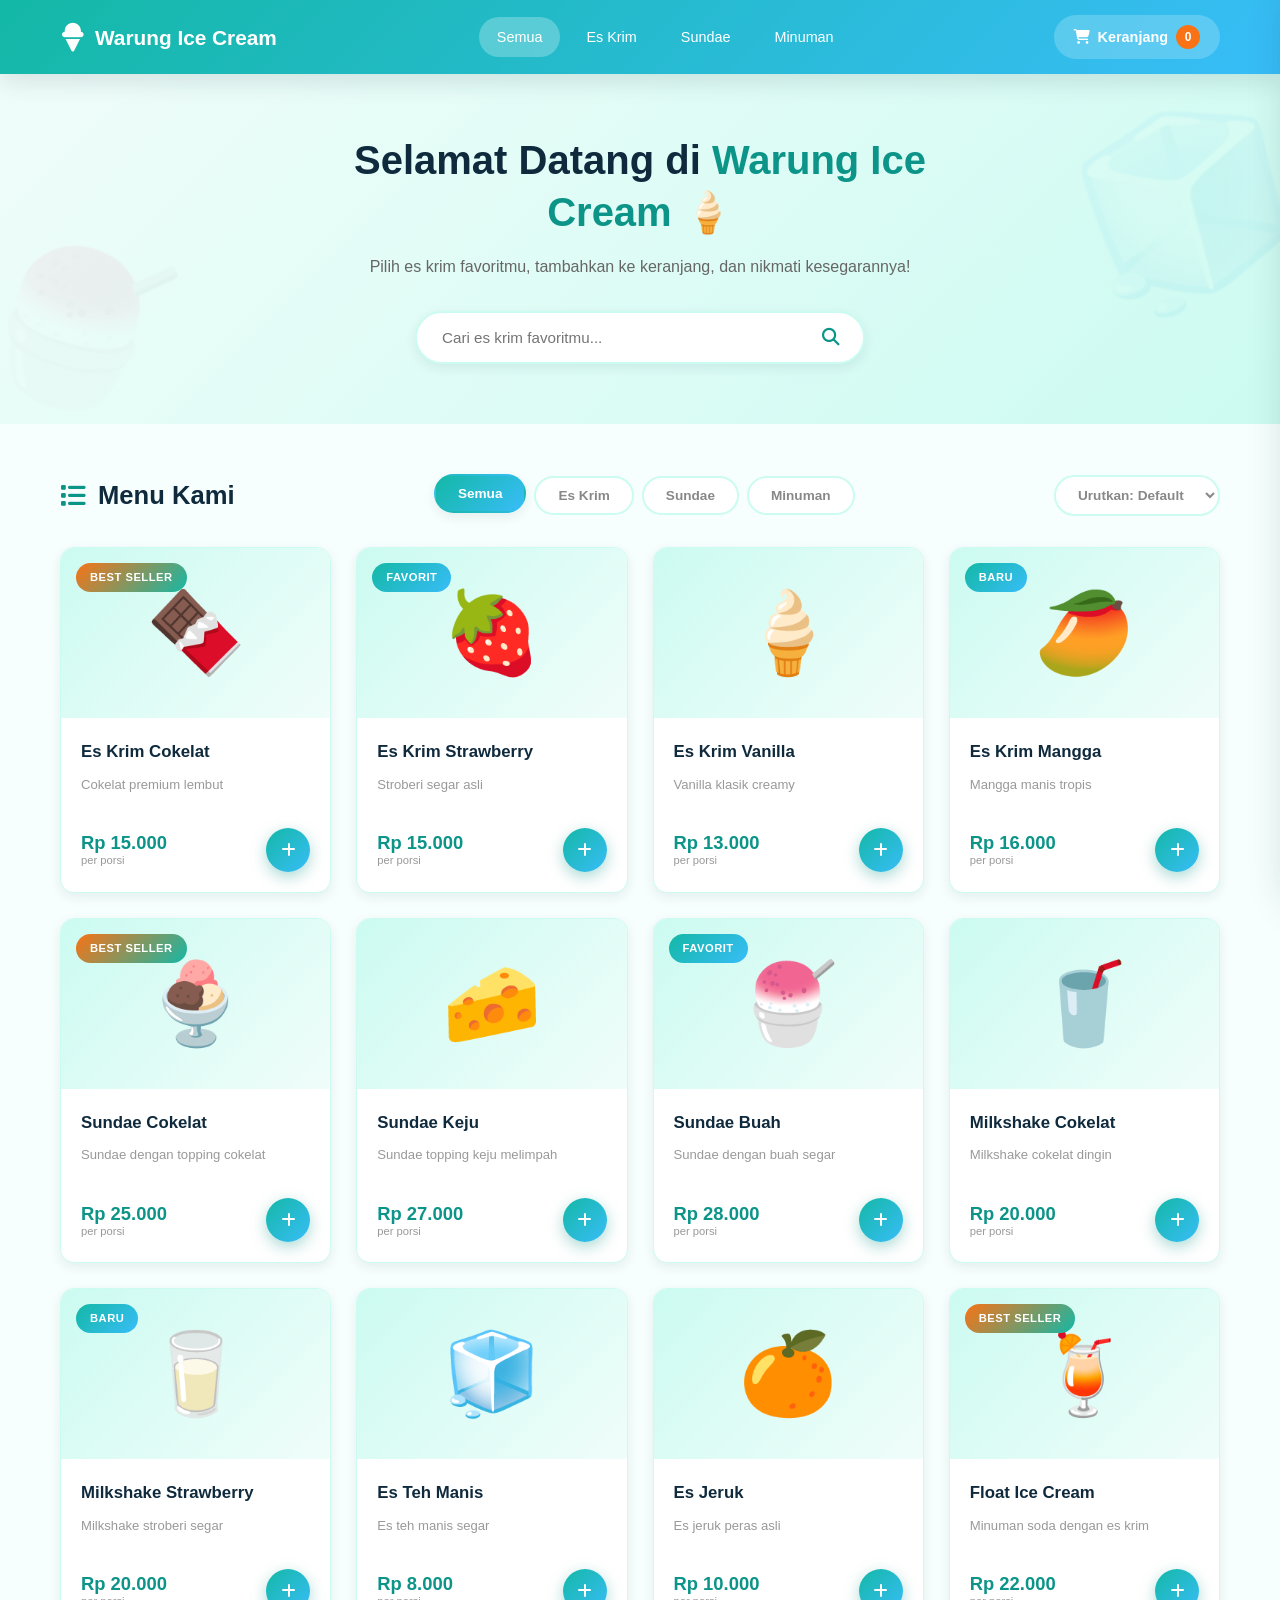
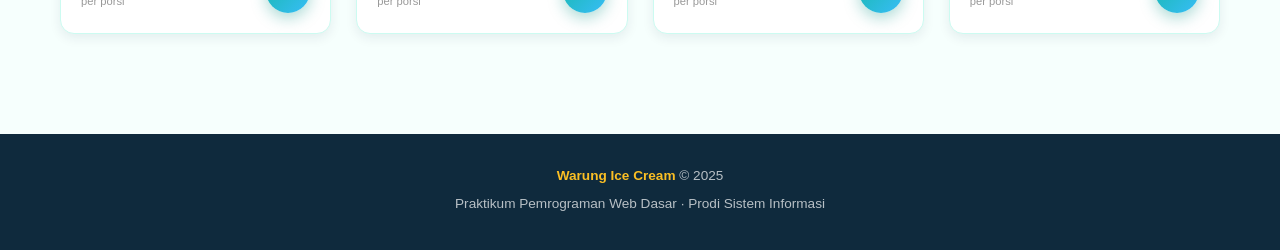
==== index.html @ 8d38ea74 "Update Terbaru" ====
<!doctype html>
<html lang="id">
  <head>
    <meta charset="UTF-8" />
    <meta name="viewport" content="width=device-width, initial-scale=1.0" />
    <title>Warung Ice Cream Rilo - Es Krim Segar Setiap Hari</title>
    <script
      src="https://code.jquery.com/jquery-3.7.1.min.js"
      integrity="sha256-/JqT3SQfawRcv/BIHPThkBvs0OEvtFFmqPF/lYI/Cxo="
      crossorigin="anonymous"
    ></script>
    <link
      rel="stylesheet"
      href="https://cdnjs.cloudflare.com/ajax/libs/font-awesome/6.4.0/css/all.min.css"
    />
    <link
      href="https://fonts.googleapis.com/css2?family=Poppins:wght@300;400;500;600;700;800&display=swap"
      rel="stylesheet"
    />
    <link rel="stylesheet" href="style.css" />
  </head>
  <body>
    <!-- NAVBAR -->
    <nav class="navbar">
      <div class="nav-container">
        <div class="logo">
          <i class="fas fa-ice-cream"></i><span>Warung Ice Cream</span>
        </div>
        <div class="nav-menu" id="navMenu">
          <a class="nav-link active" data-filter="all">Semua</a>
          <a class="nav-link" data-filter="es-krim">Es Krim</a>
          <a class="nav-link" data-filter="sundae">Sundae</a>
          <a class="nav-link" data-filter="minuman">Minuman</a>
        </div>
        <div class="cart-btn" id="cartBtn">
          <i class="fas fa-shopping-cart"></i>
          <span class="cart-text">Keranjang</span>
          <span class="cart-badge" id="cartBadge">0</span>
        </div>
        <div class="hamburger" id="hamburger"><i class="fas fa-bars"></i></div>
      </div>
    </nav>

    <!-- HERO -->
    <section class="hero">
      <div class="hero-content">
        <h1>Selamat Datang di <span>Warung Ice Cream</span> 🍦</h1>
        <p>
          Pilih es krim favoritmu, tambahkan ke keranjang, dan nikmati
          kesegarannya!
        </p>
        <div class="search-box">
          <input
            type="text"
            id="searchProduk"
            placeholder="Cari es krim favoritmu..."
          />
          <i class="fas fa-search"></i>
        </div>
      </div>
    </section>

    <!-- PRODUK -->
    <section class="produk-section">
      <div class="section-header">
        <h2><i class="fas fa-list"></i> Menu Kami</h2>
        <div class="filter-btns">
          <button class="filter-btn active" data-cat="all">Semua</button>
          <button class="filter-btn" data-cat="es-krim">Es Krim</button>
          <button class="filter-btn" data-cat="sundae">Sundae</button>
          <button class="filter-btn" data-cat="minuman">Minuman</button>
        </div>
        <select class="sort-select" id="sortProduk">
          <option value="default">Urutkan: Default</option>
          <option value="murah">Harga Terendah</option>
          <option value="mahal">Harga Tertinggi</option>
          <option value="nama">Nama A–Z</option>
        </select>
      </div>
      <div class="produk-grid" id="produkGrid"></div>
    </section>

    <!-- CART -->
    <div class="cart-overlay" id="cartOverlay"></div>
    <aside class="cart-sidebar" id="cartSidebar">
      <div class="cart-header">
        <h3><i class="fas fa-shopping-bag"></i> Keranjang Belanja</h3>
        <button class="cart-close" id="cartClose">
          <i class="fas fa-times"></i>
        </button>
      </div>
      <div class="cart-items" id="cartItems"></div>
      <div class="cart-footer">
        <div class="cart-total">
          <span>Total:</span>
          <span class="total-price" id="cartTotal">Rp 0</span>
        </div>
        <button class="btn-checkout" id="btnCheckout">
          <i class="fas fa-check-circle"></i> Checkout Sekarang
        </button>
      </div>
    </aside>

    <!-- TOAST -->
    <div class="toast" id="toast">
      <i class="fas fa-check-circle"></i>
      <span id="toastMsg">Produk ditambahkan!</span>
    </div>

    <footer class="footer">
      <p><strong>Warung Ice Cream</strong> © 2025</p>
      <p>Praktikum Pemrograman Web Dasar · Prodi Sistem Informasi</p>
    </footer>

    <script src="script.js"></script>
  </body>
</html>
---- style.css ----
/* RESET & VARIABEL */
* {
  margin: 0;
  padding: 0;
  box-sizing: border-box;
}
:root {
  --primary: #0d9488;
  --primary-dark: #0f766e;
  --secondary: #fbbf24;
  --accent: #f97316;
  --dark: #0f2a3d;
  --light: #f0fdfa;
  --gradient: linear-gradient(135deg, #14b8a6 0%, #38bdf8 100%);
  --shadow-sm: 0 4px 12px rgba(15, 42, 61, 0.08);
  --shadow-md: 0 8px 25px rgba(15, 42, 61, 0.12);
  --shadow-lg: 0 15px 40px rgba(13, 148, 136, 0.25);
  --radius: 14px;
}
body {
  font-family: "Nunito", sans-serif;
  background: #f6fffd;
  color: var(--dark);
  line-height: 1.7;
  overflow-x: hidden;
}

/* NAVBAR */
.navbar {
  background: var(--gradient);
  padding: 15px 0;
  position: sticky;
  top: 0;
  z-index: 100;
  box-shadow: var(--shadow-md);
}
.nav-container {
  max-width: 1200px;
  margin: 0 auto;
  padding: 0 20px;
  display: flex;
  justify-content: space-between;
  align-items: center;
  gap: 20px;
}
.logo {
  display: flex;
  align-items: center;
  gap: 10px;
  color: white;
  font-size: 1.3rem;
  font-weight: 800;
  flex-shrink: 0;
}
.logo i {
  font-size: 1.8rem;
  animation: swing 2s ease-in-out infinite;
}
@keyframes swing {
  0%,
  100% {
    transform: rotate(-10deg);
  }
  50% {
    transform: rotate(10deg);
  }
}
.nav-menu {
  display: flex;
  gap: 8px;
  flex-wrap: wrap;
}
.nav-link {
  color: white;
  text-decoration: none;
  padding: 8px 18px;
  border-radius: 50px;
  font-size: 0.9rem;
  font-weight: 500;
  cursor: pointer;
  transition: 0.3s;
}
.nav-link:hover,
.nav-link.active {
  background: rgba(255, 255, 255, 0.25);
}
.cart-btn {
  background: rgba(255, 255, 255, 0.2);
  padding: 10px 20px;
  border-radius: 50px;
  color: white;
  font-weight: 600;
  font-size: 0.9rem;
  cursor: pointer;
  display: flex;
  align-items: center;
  gap: 8px;
  transition: 0.3s;
  flex-shrink: 0;
}
.cart-btn:hover {
  background: rgba(255, 255, 255, 0.35);
  transform: translateY(-2px);
}
.cart-badge {
  background: #f97316;
  color: white;
  width: 24px;
  height: 24px;
  border-radius: 50%;
  display: flex;
  align-items: center;
  justify-content: center;
  font-size: 0.75rem;
  font-weight: 700;
  transition: 0.2s;
}
.hamburger {
  display: none;
  color: white;
  font-size: 1.5rem;
  cursor: pointer;
  background: none;
  border: none;
}

/* HERO */
.hero {
  background: linear-gradient(135deg, #f0fdfa, #ccfbf1);
  padding: 60px 20px;
  text-align: center;
  position: relative;
  overflow: hidden;
}
.hero::before {
  content: "🧊";
  position: absolute;
  font-size: 180px;
  opacity: 0.08;
  top: -20px;
  right: -20px;
  transform: rotate(-15deg);
}
.hero::after {
  content: "🍧";
  position: absolute;
  font-size: 150px;
  opacity: 0.08;
  bottom: -30px;
  left: -20px;
  transform: rotate(15deg);
}
.hero-content {
  max-width: 700px;
  margin: 0 auto;
  position: relative;
  z-index: 1;
}
.hero h1 {
  font-size: 2.5rem;
  color: var(--dark);
  margin-bottom: 15px;
  font-weight: 800;
  line-height: 1.3;
}
.hero h1 span {
  color: var(--primary);
}
.hero p {
  color: #666;
  font-size: 1rem;
  margin-bottom: 30px;
}
.search-box {
  max-width: 450px;
  margin: 0 auto;
  position: relative;
}
.search-box input {
  width: 100%;
  padding: 16px 55px 16px 25px;
  border: 2px solid #ccfbf1;
  border-radius: 50px;
  font-family: inherit;
  font-size: 0.95rem;
  outline: none;
  transition: 0.3s;
  background: white;
  box-shadow: var(--shadow-sm);
}
.search-box input:focus {
  border-color: var(--primary);
  box-shadow: 0 0 0 5px rgba(13, 148, 136, 0.15);
}
.search-box i {
  position: absolute;
  right: 25px;
  top: 50%;
  transform: translateY(-50%);
  color: var(--primary);
  font-size: 1.1rem;
}

/* PRODUK SECTION */
.produk-section {
  max-width: 1200px;
  margin: 0 auto;
  padding: 50px 20px;
}
.section-header {
  display: flex;
  justify-content: space-between;
  align-items: center;
  margin-bottom: 30px;
  flex-wrap: wrap;
  gap: 20px;
}
.section-header h2 {
  font-size: 1.6rem;
  color: var(--dark);
  display: flex;
  align-items: center;
  gap: 12px;
}
.section-header h2 i {
  color: var(--primary);
}
.filter-btns {
  display: flex;
  gap: 8px;
  flex-wrap: wrap;
}
.filter-btn {
  padding: 10px 22px;
  border: 2px solid #ccfbf1;
  background: white;
  border-radius: 50px;
  font-size: 0.85rem;
  font-weight: 600;
  color: #888;
  cursor: pointer;
  transition: 0.3s;
  font-family: inherit;
}
.filter-btn:hover,
.filter-btn.active {
  background: var(--gradient);
  color: white;
  border-color: transparent;
  transform: translateY(-2px);
  box-shadow: var(--shadow-sm);
}
.sort-select {
  padding: 10px 18px;
  border: 2px solid #ccfbf1;
  background: white;
  border-radius: 50px;
  font-family: inherit;
  font-size: 0.85rem;
  font-weight: 600;
  color: #888;
  cursor: pointer;
  outline: none;
  transition: 0.3s;
}
.sort-select:focus {
  border-color: var(--primary);
}
.produk-grid {
  display: grid;
  grid-template-columns: repeat(auto-fill, minmax(240px, 1fr));
  gap: 25px;
}

/* KARTU PRODUK */
.produk-card {
  background: white;
  border-radius: var(--radius);
  overflow: hidden;
  box-shadow: var(--shadow-sm);
  transition: all 0.4s cubic-bezier(0.4, 0, 0.2, 1);
  border: 1px solid #ccfbf1;
  position: relative;
  animation: fadeInUp 0.5s ease;
}
@keyframes fadeInUp {
  from {
    opacity: 0;
    transform: translateY(20px);
  }
  to {
    opacity: 1;
    transform: translateY(0);
  }
}
.produk-card:hover {
  transform: translateY(-8px);
  box-shadow: var(--shadow-lg);
  border-color: var(--primary);
}
.produk-img {
  height: 170px;
  background: linear-gradient(135deg, #ccfbf1, #f0fdfa);
  display: flex;
  align-items: center;
  justify-content: center;
  font-size: 5rem;
  position: relative;
  overflow: hidden;
}
.produk-badge {
  position: absolute;
  top: 15px;
  left: 15px;
  background: var(--gradient);
  color: white;
  padding: 5px 14px;
  border-radius: 50px;
  font-size: 0.7rem;
  font-weight: 700;
  z-index: 2;
  text-transform: uppercase;
  letter-spacing: 0.5px;
}
.produk-badge.hot {
  background: linear-gradient(135deg, #f97316, #14b8a6);
}
.produk-info {
  padding: 20px;
}
.produk-info h3 {
  font-size: 1.05rem;
  color: var(--dark);
  margin-bottom: 8px;
  font-weight: 700;
}
.produk-info .desc {
  font-size: 0.82rem;
  color: #999;
  margin-bottom: 15px;
  line-height: 1.5;
  min-height: 38px;
}
.produk-footer {
  display: flex;
  justify-content: space-between;
  align-items: center;
}
.produk-price {
  font-size: 1.15rem;
  font-weight: 800;
  color: var(--primary);
  line-height: 1.2;
}
.produk-price small {
  font-size: 0.7rem;
  color: #999;
  font-weight: 400;
  display: block;
}
.btn-add-cart {
  background: var(--gradient);
  color: white;
  border: none;
  width: 44px;
  height: 44px;
  border-radius: 50%;
  cursor: pointer;
  font-size: 1rem;
  transition: 0.3s;
  display: flex;
  align-items: center;
  justify-content: center;
  box-shadow: 0 5px 15px rgba(13, 148, 136, 0.35);
}
.btn-add-cart:hover {
  transform: rotate(90deg) scale(1.1);
  box-shadow: 0 8px 20px rgba(13, 148, 136, 0.5);
}
.btn-add-cart:active {
  transform: scale(0.9);
}

/* CART SIDEBAR */
.cart-overlay {
  position: fixed;
  top: 0;
  left: 0;
  width: 100%;
  height: 100%;
  background: rgba(15, 42, 61, 0.5);
  backdrop-filter: blur(4px);
  z-index: 998;
  display: none;
}
.cart-sidebar {
  position: fixed;
  top: 0;
  right: -420px;
  width: 400px;
  max-width: 90vw;
  height: 100%;
  background: white;
  z-index: 999;
  box-shadow: -10px 0 40px rgba(15, 42, 61, 0.2);
  transition: right 0.4s cubic-bezier(0.4, 0, 0.2, 1);
  display: flex;
  flex-direction: column;
}
.cart-sidebar.open {
  right: 0;
}
.cart-header {
  background: var(--gradient);
  color: white;
  padding: 22px 25px;
  display: flex;
  justify-content: space-between;
  align-items: center;
}
.cart-header h3 {
  color: white;
  margin: 0;
  font-size: 1.1rem;
  display: flex;
  align-items: center;
  gap: 10px;
}
.cart-close {
  background: rgba(255, 255, 255, 0.25);
  border: none;
  color: white;
  width: 35px;
  height: 35px;
  border-radius: 50%;
  cursor: pointer;
  font-size: 1rem;
  transition: 0.3s;
}
.cart-close:hover {
  background: rgba(255, 255, 255, 0.4);
  transform: rotate(90deg);
}
.cart-items {
  flex: 1;
  overflow-y: auto;
  padding: 20px;
}
.cart-empty {
  text-align: center;
  padding: 50px 20px;
  color: #bbb;
}
.cart-empty i {
  font-size: 3.5rem;
  margin-bottom: 15px;
  color: #ccfbf1;
  display: block;
}
.cart-empty p {
  font-weight: 600;
  color: #999;
  margin-bottom: 5px;
}
.cart-empty small {
  font-size: 0.85rem;
}
.cart-item {
  display: flex;
  gap: 12px;
  padding: 14px;
  background: var(--light);
  border-radius: 14px;
  margin-bottom: 12px;
  align-items: center;
  animation: slideIn 0.3s ease;
}
@keyframes slideIn {
  from {
    opacity: 0;
    transform: translateX(20px);
  }
  to {
    opacity: 1;
    transform: translateX(0);
  }
}
.cart-item-icon {
  font-size: 2rem;
  width: 55px;
  height: 55px;
  background: white;
  border-radius: 12px;
  display: flex;
  align-items: center;
  justify-content: center;
  flex-shrink: 0;
  box-shadow: var(--shadow-sm);
}
.cart-item-info {
  flex: 1;
  min-width: 0;
}
.cart-item-info h5 {
  font-size: 0.88rem;
  color: var(--dark);
  margin-bottom: 4px;
  font-weight: 600;
  white-space: nowrap;
  overflow: hidden;
  text-overflow: ellipsis;
}
.cart-item-info .price {
  font-size: 0.85rem;
  color: var(--primary);
  font-weight: 700;
}
.qty-control {
  display: flex;
  align-items: center;
  gap: 6px;
  margin-top: 6px;
}
.qty-btn {
  width: 24px;
  height: 24px;
  border: none;
  background: white;
  border-radius: 6px;
  cursor: pointer;
  font-weight: 700;
  color: var(--primary);
  font-size: 0.8rem;
  display: flex;
  align-items: center;
  justify-content: center;
  transition: 0.2s;
  box-shadow: 0 2px 4px rgba(0, 0, 0, 0.05);
}
.qty-btn:hover {
  background: var(--primary);
  color: white;
}
.qty-value {
  font-size: 0.85rem;
  font-weight: 700;
  min-width: 22px;
  text-align: center;
}
.cart-item-remove {
  background: none;
  border: none;
  color: #f97316;
  cursor: pointer;
  font-size: 0.95rem;
  padding: 6px;
  transition: 0.2s;
  border-radius: 6px;
}
.cart-item-remove:hover {
  background: #ffedd5;
  transform: scale(1.1);
}
.cart-footer {
  padding: 20px 25px;
  background: var(--light);
  border-top: 2px dashed #ccfbf1;
}
.cart-total {
  display: flex;
  justify-content: space-between;
  align-items: center;
  margin-bottom: 15px;
}
.cart-total span:first-child {
  color: #888;
  font-size: 0.9rem;
}
.cart-total .total-price {
  font-size: 1.4rem;
  font-weight: 800;
  color: var(--primary);
}
.btn-checkout {
  width: 100%;
  padding: 15px;
  background: var(--gradient);
  color: white;
  border: none;
  border-radius: 50px;
  font-family: inherit;
  font-weight: 700;
  font-size: 0.95rem;
  cursor: pointer;
  display: flex;
  align-items: center;
  justify-content: center;
  gap: 10px;
  transition: 0.3s;
  box-shadow: 0 8px 20px rgba(13, 148, 136, 0.3);
}
.btn-checkout:hover {
  transform: translateY(-2px);
  box-shadow: 0 12px 25px rgba(13, 148, 136, 0.45);
}
.btn-checkout:disabled {
  opacity: 0.7;
  cursor: not-allowed;
}

/* TOAST */
.toast {
  position: fixed;
  bottom: 30px;
  left: 50%;
  transform: translateX(-50%) translateY(100px);
  background: var(--dark);
  color: white;
  padding: 14px 28px;
  border-radius: 50px;
  font-size: 0.9rem;
  font-weight: 500;
  z-index: 1000;
  opacity: 0;
  transition: all 0.4s cubic-bezier(0.4, 0, 0.2, 1);
  display: flex;
  align-items: center;
  gap: 10px;
  box-shadow: 0 15px 30px rgba(0, 0, 0, 0.25);
  pointer-events: none;
  max-width: 90vw;
}
.toast.show {
  transform: translateX(-50%) translateY(0);
  opacity: 1;
}
.toast i {
  color: var(--secondary);
}

/* FOOTER */
.footer {
  background: var(--dark);
  color: white;
  text-align: center;
  padding: 30px 20px;
  margin-top: 50px;
}
.footer p {
  font-size: 0.85rem;
  color: rgba(255, 255, 255, 0.7);
  margin-bottom: 5px;
}
.footer strong {
  color: var(--secondary);
}

/* RESPONSIVE */
@media (max-width: 992px) {
  .nav-container {
    flex-wrap: wrap;
  }
  .nav-menu {
    order: 3;
    width: 100%;
    justify-content: center;
    margin-top: 10px;
  }
}
@media (max-width: 768px) {
  .hamburger {
    display: block;
  }
  .nav-menu {
    display: none;
    position: absolute;
    top: 100%;
    left: 0;
    right: 0;
    background: var(--primary-dark);
    flex-direction: column;
    padding: 15px;
    gap: 5px;
    box-shadow: var(--shadow-md);
  }
  .nav-menu.show {
    display: flex;
  }
  .nav-link {
    width: 100%;
    text-align: center;
    padding: 12px;
  }
  .cart-text {
    display: none;
  }
  .hero {
    padding: 40px 20px;
  }
  .hero h1 {
    font-size: 1.7rem;
  }
  .hero p {
    font-size: 0.9rem;
  }
  .section-header {
    flex-direction: column;
    align-items: flex-start;
  }
  .section-header h2 {
    font-size: 1.3rem;
  }
  .filter-btns {
    width: 100%;
    justify-content: center;
  }
  .sort-select {
    width: 100%;
  }
  .produk-grid {
    grid-template-columns: repeat(auto-fill, minmax(160px, 1fr));
    gap: 15px;
  }
  .produk-img {
    height: 130px;
    font-size: 3.5rem;
  }
  .produk-info {
    padding: 15px;
  }
  .produk-info h3 {
    font-size: 0.95rem;
  }
  .produk-price {
    font-size: 1rem;
  }
  .btn-add-cart {
    width: 38px;
    height: 38px;
    font-size: 0.9rem;
  }
  .cart-sidebar {
    width: 100%;
    max-width: 100%;
  }
  .toast {
    font-size: 0.82rem;
    padding: 12px 20px;
  }
}
@media (max-width: 480px) {
  .produk-grid {
    grid-template-columns: repeat(2, 1fr);
    gap: 12px;
  }
  .produk-img {
    height: 110px;
    font-size: 3rem;
  }
  .produk-info {
    padding: 12px;
  }
  .produk-info h3 {
    font-size: 0.85rem;
  }
  .produk-info .desc {
    font-size: 0.75rem;
    min-height: 32px;
  }
  .produk-price {
    font-size: 0.9rem;
  }
  .filter-btn {
    padding: 8px 16px;
    font-size: 0.78rem;
  }
}
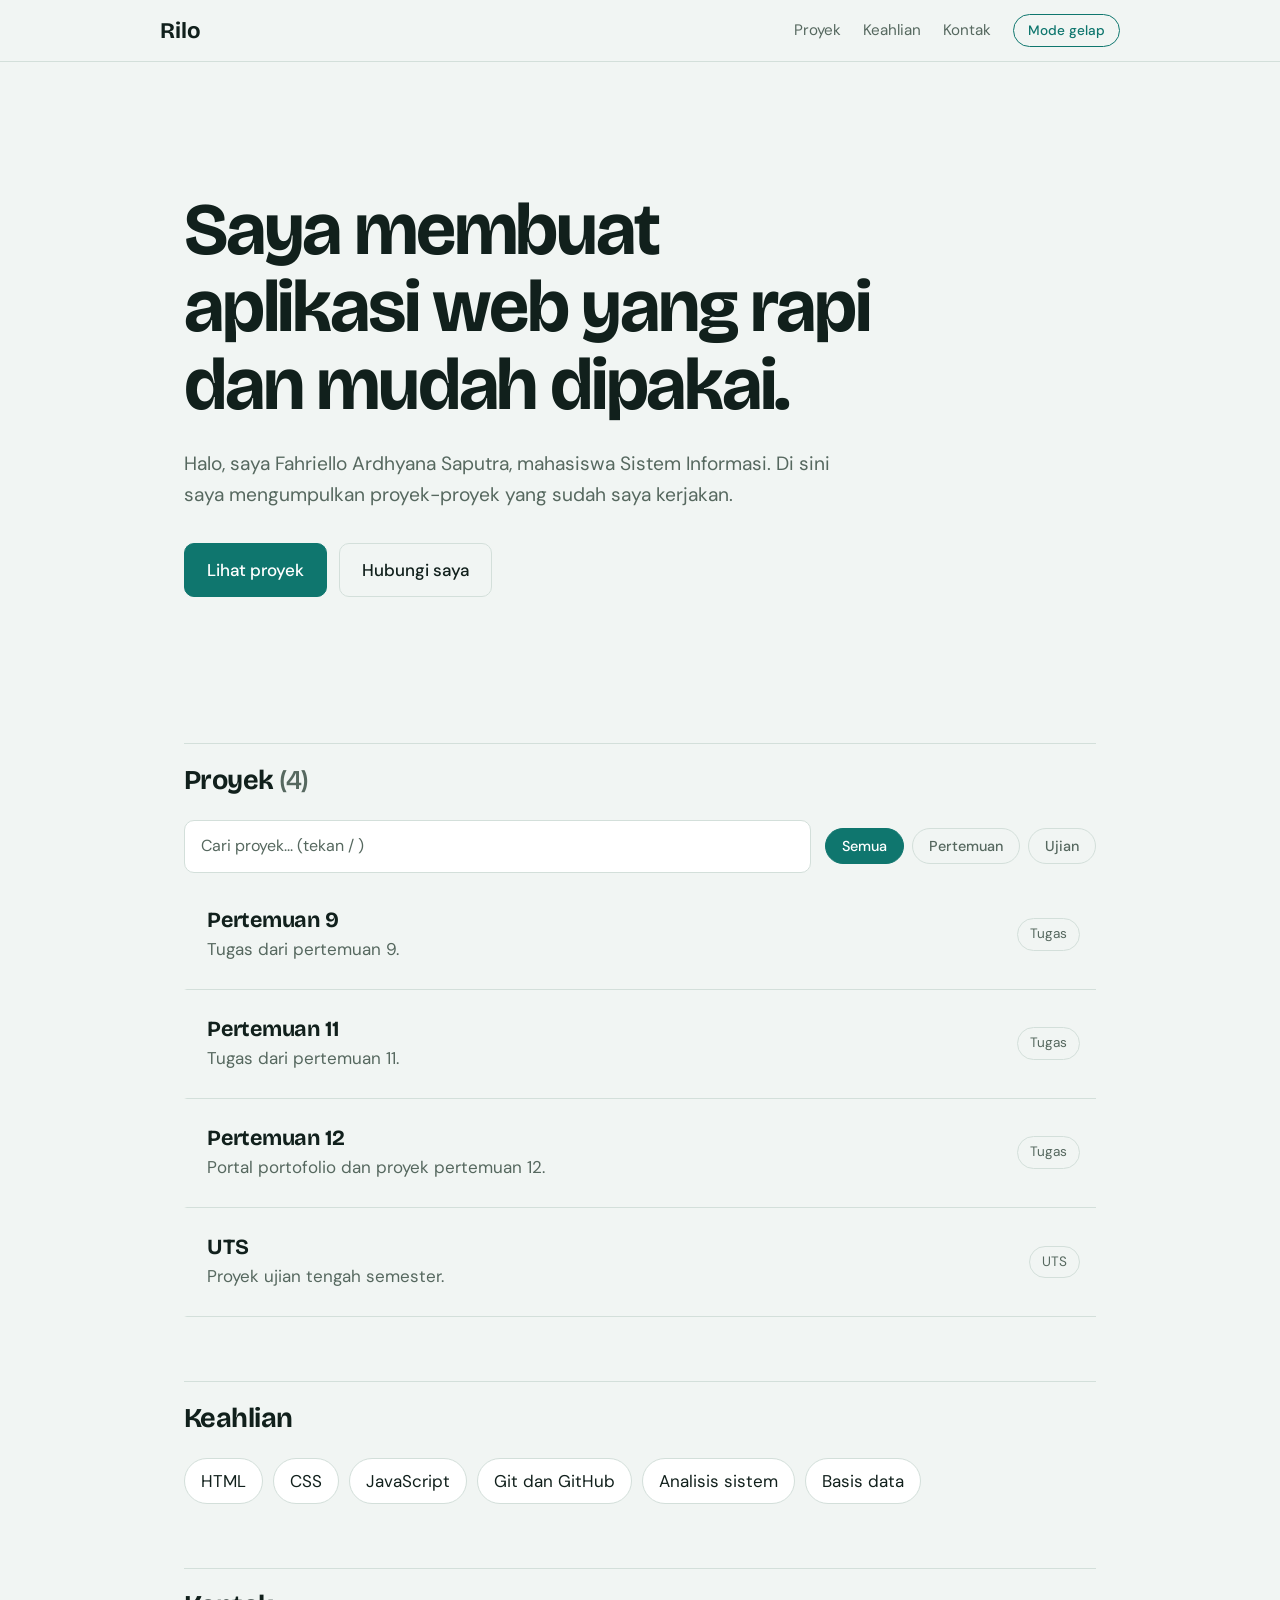
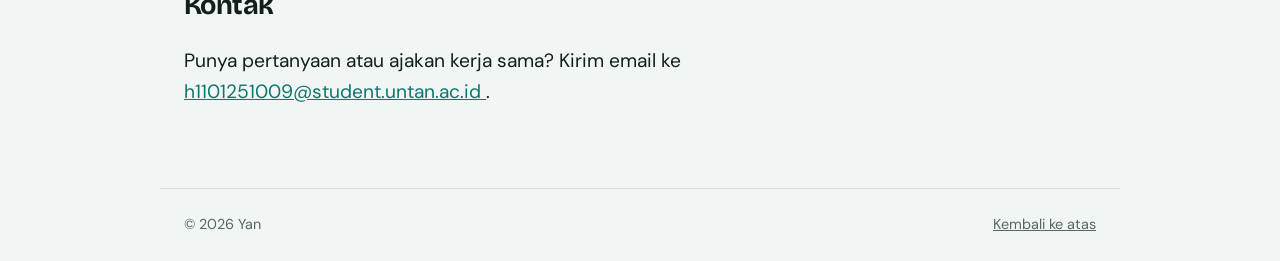
==== commit dc1b454a: "Update Website" ====
--- a/index.html
+++ b/index.html
@@ -2,116 +2,181 @@
 <html lang="id">
   <head>
     <meta charset="UTF-8" />
-    <meta name="viewport" content="width=device-width, initial-scale=1.0" />
-    <title>Warung Ice Cream Rilo - Es Krim Segar Setiap Hari</title>
-    <script
-      src="https://code.jquery.com/jquery-3.7.1.min.js"
-      integrity="sha256-/JqT3SQfawRcv/BIHPThkBvs0OEvtFFmqPF/lYI/Cxo="
-      crossorigin="anonymous"
-    ></script>
+    <meta name="viewport" content="width=device-width, initial-scale=1" />
+    <title>Portofolio Fahriello</title>
+    <meta
+      name="description"
+      content="Portofolio Fahriello, Mahasiswa Sistem Informasi yang membuat aplikasi web."
+    />
+    <!-- Font dari Google Fonts; jika offline, otomatis memakai Arial -->
+    <link rel="preconnect" href="https://fonts.googleapis.com" />
+    <link rel="preconnect" href="https://fonts.gstatic.com" crossorigin />
     <link
-      rel="stylesheet"
-      href="https://cdnjs.cloudflare.com/ajax/libs/font-awesome/6.4.0/css/all.min.css"
-    />
-    <link
-      href="https://fonts.googleapis.com/css2?family=Poppins:wght@300;400;500;600;700;800&display=swap"
+      href="https://fonts.googleapis.com/css2?family=Bricolage+Grotesque:opsz,wght@12..96,500;12..96,700&family=DM+Sans:wght@400;500&display=swap"
       rel="stylesheet"
     />
     <link rel="stylesheet" href="style.css" />
+    <!-- Pasang tema sebelum halaman tampil agar tidak berkedip -->
+    <script>
+      try {
+        var t = localStorage.getItem("tema");
+        if (
+          t === "gelap" ||
+          (!t && matchMedia("(prefers-color-scheme: dark)").matches)
+        ) {
+          document.documentElement.classList.add("gelap");
+        }
+      } catch (e) {}
+    </script>
   </head>
   <body>
-    <!-- NAVBAR -->
-    <nav class="navbar">
-      <div class="nav-container">
-        <div class="logo">
-          <i class="fas fa-ice-cream"></i><span>Warung Ice Cream</span>
+    <a class="lewati" href="#proyek">Langsung ke proyek</a>
+
+    <!-- ===== Bagian atas ===== -->
+    <header class="header">
+      <a class="logo" href="#atas">Rilo</a>
+      <nav class="menu" aria-label="Navigasi utama">
+        <a href="#proyek">Proyek</a>
+        <a href="#keahlian">Keahlian</a>
+        <a href="#kontak">Kontak</a>
+        <button id="tombol-tema" type="button" aria-label="Ganti tema">
+          Mode gelap
+        </button>
+      </nav>
+    </header>
+
+    <main class="isi" id="atas">
+      <!-- ===== Perkenalan ===== -->
+      <section class="perkenalan">
+        <h1 class="muncul" style="--urutan: 0">
+          Saya membuat aplikasi web yang rapi dan mudah dipakai.
+        </h1>
+        <p class="muncul" style="--urutan: 1">
+          Halo, saya Fahriello Ardhyana Saputra, mahasiswa Sistem Informasi. Di
+          sini saya mengumpulkan proyek-proyek yang sudah saya kerjakan.
+        </p>
+        <div class="muncul aksi" style="--urutan: 2">
+          <a class="tombol utama" href="#proyek">Lihat proyek</a>
+          <a class="tombol" href="#kontak">Hubungi saya</a>
         </div>
-        <div class="nav-menu" id="navMenu">
-          <a class="nav-link active" data-filter="all">Semua</a>
-          <a class="nav-link" data-filter="es-krim">Es Krim</a>
-          <a class="nav-link" data-filter="sundae">Sundae</a>
-          <a class="nav-link" data-filter="minuman">Minuman</a>
+      </section>
+
+      <!-- ===== Daftar proyek ===== -->
+      <section id="proyek" class="bagian">
+        <div class="judul-bagian">
+          <h2>Proyek <span id="jumlah" class="jumlah"></span></h2>
         </div>
-        <div class="cart-btn" id="cartBtn">
-          <i class="fas fa-shopping-cart"></i>
-          <span class="cart-text">Keranjang</span>
-          <span class="cart-badge" id="cartBadge">0</span>
+
+        <div class="alat">
+          <input
+            type="search"
+            id="cari"
+            placeholder="Cari proyek... (tekan / )"
+            aria-label="Cari proyek"
+          />
+          <div class="filter" role="group" aria-label="Filter kategori">
+            <button type="button" class="chip aktif" data-filter="semua">
+              Semua
+            </button>
+            <button type="button" class="chip" data-filter="pertemuan">
+              Pertemuan
+            </button>
+            <button type="button" class="chip" data-filter="ujian">
+              Ujian
+            </button>
+          </div>
         </div>
-        <div class="hamburger" id="hamburger"><i class="fas fa-bars"></i></div>
-      </div>
-    </nav>
 
-    <!-- HERO -->
-    <section class="hero">
-      <div class="hero-content">
-        <h1>Selamat Datang di <span>Warung Ice Cream</span> 🍦</h1>
-        <p>
-          Pilih es krim favoritmu, tambahkan ke keranjang, dan nikmati
-          kesegarannya!
+        <section class="daftar-proyek">
+          <a
+            class="kartu"
+            data-kategori="pertemuan"
+            href="Pertemuan%209/index.html"
+          >
+            <div>
+              <h3>Pertemuan 9</h3>
+              <p>Tugas dari pertemuan 9.</p>
+            </div>
+            <span class="label">Tugas</span>
+          </a>
+
+          <a
+            class="kartu"
+            data-kategori="pertemuan"
+            href="Pertemuan%2011/index.html"
+          >
+            <div>
+              <h3>Pertemuan 11</h3>
+              <p>Tugas dari pertemuan 11.</p>
+            </div>
+            <span class="label">Tugas</span>
+          </a>
+
+          <a
+            class="kartu"
+            data-kategori="pertemuan"
+            href="Pertemuan%2012/index.html"
+          >
+            <div>
+              <h3>Pertemuan 12</h3>
+              <p>Portal portofolio dan proyek pertemuan 12.</p>
+            </div>
+            <span class="label">Tugas</span>
+          </a>
+
+          <a
+            class="kartu"
+            data-kategori="ujian"
+            href="UTS/UTS_H1101251009_Fahriello.html"
+          >
+            <div>
+              <h3>UTS</h3>
+              <p>Proyek ujian tengah semester.</p>
+            </div>
+            <span class="label">UTS</span>
+          </a>
+
+          <!-- Mau menambah proyek? Salin satu blok <a class="kartu"> di atas,
+             lalu ubah href, data-kategori, judul, dan deskripsinya.
+             Spasi pada nama folder ditulis %20 (contoh: "Pertemuan 13" jadi Pertemuan%2013). -->
+        </section>
+
+        <p id="pesan-kosong" class="pesan-kosong">
+          Tidak ada proyek yang cocok. Coba kata kunci lain atau pilih "Semua".
         </p>
-        <div class="search-box">
-          <input
-            type="text"
-            id="searchProduk"
-            placeholder="Cari es krim favoritmu..."
-          />
-          <i class="fas fa-search"></i>
-        </div>
-      </div>
-    </section>
+      </section>
 
-    <!-- PRODUK -->
-    <section class="produk-section">
-      <div class="section-header">
-        <h2><i class="fas fa-list"></i> Menu Kami</h2>
-        <div class="filter-btns">
-          <button class="filter-btn active" data-cat="all">Semua</button>
-          <button class="filter-btn" data-cat="es-krim">Es Krim</button>
-          <button class="filter-btn" data-cat="sundae">Sundae</button>
-          <button class="filter-btn" data-cat="minuman">Minuman</button>
-        </div>
-        <select class="sort-select" id="sortProduk">
-          <option value="default">Urutkan: Default</option>
-          <option value="murah">Harga Terendah</option>
-          <option value="mahal">Harga Tertinggi</option>
-          <option value="nama">Nama A–Z</option>
-        </select>
-      </div>
-      <div class="produk-grid" id="produkGrid"></div>
-    </section>
+      <!-- ===== Keahlian ===== -->
+      <section id="keahlian" class="bagian">
+        <div class="judul-bagian"><h2>Keahlian</h2></div>
+        <ul class="keahlian">
+          <li>HTML</li>
+          <li>CSS</li>
+          <li>JavaScript</li>
+          <li>Git dan GitHub</li>
+          <li>Analisis sistem</li>
+          <li>Basis data</li>
+        </ul>
+      </section>
 
-    <!-- CART -->
-    <div class="cart-overlay" id="cartOverlay"></div>
-    <aside class="cart-sidebar" id="cartSidebar">
-      <div class="cart-header">
-        <h3><i class="fas fa-shopping-bag"></i> Keranjang Belanja</h3>
-        <button class="cart-close" id="cartClose">
-          <i class="fas fa-times"></i>
-        </button>
-      </div>
-      <div class="cart-items" id="cartItems"></div>
-      <div class="cart-footer">
-        <div class="cart-total">
-          <span>Total:</span>
-          <span class="total-price" id="cartTotal">Rp 0</span>
-        </div>
-        <button class="btn-checkout" id="btnCheckout">
-          <i class="fas fa-check-circle"></i> Checkout Sekarang
-        </button>
-      </div>
-    </aside>
+      <!-- ===== Kontak ===== -->
+      <section id="kontak" class="bagian">
+        <div class="judul-bagian"><h2>Kontak</h2></div>
+        <p class="kontak">
+          Punya pertanyaan atau ajakan kerja sama? Kirim email ke
+          <a href="mailto:h1101251009@student.untan.ac.id"
+            >h1101251009@student.untan.ac.id </a
+          >.
+        </p>
+      </section>
+    </main>
 
-    <!-- TOAST -->
-    <div class="toast" id="toast">
-      <i class="fas fa-check-circle"></i>
-      <span id="toastMsg">Produk ditambahkan!</span>
-    </div>
-
-    <footer class="footer">
-      <p><strong>Warung Ice Cream</strong> © 2025</p>
-      <p>Praktikum Pemrograman Web Dasar · Prodi Sistem Informasi</p>
+    <footer class="kaki">
+      <span>&copy; <span id="tahun"></span> Yan</span>
+      <a href="#atas">Kembali ke atas</a>
     </footer>
 
+    <!-- Menghubungkan file JavaScript (letakkan paling bawah) -->
     <script src="script.js"></script>
   </body>
 </html>
--- a/style.css
+++ b/style.css
@@ -1,777 +1,145 @@
-/* RESET & VARIABEL */
-* {
-  margin: 0;
-  padding: 0;
-  box-sizing: border-box;
+/* ===== 1. Warna =====
+   Ubah warna cukup di sini saja. */
+:root {
+  --latar: #f1f5f3;
+  --permukaan: #ffffff;
+  --teks: #11201c;
+  --teks-pudar: #56685f;
+  --garis: #d3dfda;
+  --aksen: #0f766e;
+  --aksen-teks: #ffffff;
+  --font-judul: "Bricolage Grotesque", Arial, sans-serif;
+  --font-isi: "DM Sans", Arial, sans-serif;
 }
-:root {
-  --primary: #0d9488;
-  --primary-dark: #0f766e;
-  --secondary: #fbbf24;
-  --accent: #f97316;
-  --dark: #0f2a3d;
-  --light: #f0fdfa;
-  --gradient: linear-gradient(135deg, #14b8a6 0%, #38bdf8 100%);
-  --shadow-sm: 0 4px 12px rgba(15, 42, 61, 0.08);
-  --shadow-md: 0 8px 25px rgba(15, 42, 61, 0.12);
-  --shadow-lg: 0 15px 40px rgba(13, 148, 136, 0.25);
-  --radius: 14px;
-}
-body {
-  font-family: "Nunito", sans-serif;
-  background: #f6fffd;
-  color: var(--dark);
-  line-height: 1.7;
-  overflow-x: hidden;
+html.gelap {
+  --latar: #0d1513;
+  --permukaan: #141e1b;
+  --teks: #e7f0ed;
+  --teks-pudar: #98ada6;
+  --garis: #263631;
+  --aksen: #5fd1c4;
+  --aksen-teks: #0d1513;
 }
 
-/* NAVBAR */
-.navbar {
-  background: var(--gradient);
-  padding: 15px 0;
-  position: sticky;
-  top: 0;
-  z-index: 100;
-  box-shadow: var(--shadow-md);
+/* ===== 2. Dasar halaman ===== */
+* { box-sizing: border-box; }
+html { scroll-behavior: smooth; scroll-padding-top: 80px; }
+body {
+  margin: 0;
+  font-family: var(--font-isi);
+  font-size: 1.0625rem;
+  line-height: 1.65;
+  background: var(--latar);
+  color: var(--teks);
+  transition: background .3s, color .3s;
 }
-.nav-container {
-  max-width: 1200px;
-  margin: 0 auto;
-  padding: 0 20px;
-  display: flex;
-  justify-content: space-between;
-  align-items: center;
-  gap: 20px;
+a { color: var(--aksen); }
+:focus-visible { outline: 3px solid var(--aksen); outline-offset: 3px; border-radius: 4px; }
+.lewati { position: absolute; left: -999px; }
+.lewati:focus { left: 16px; top: 12px; background: var(--aksen); color: var(--aksen-teks); padding: 8px 14px; border-radius: 8px; z-index: 20; }
+
+/* ===== 3. Bagian atas ===== */
+.header {
+  position: sticky; top: 0; z-index: 10;
+  display: flex; justify-content: space-between; align-items: center;
+  padding: 14px max(24px, calc((100% - 960px) / 2));
+  background: color-mix(in srgb, var(--latar) 88%, transparent);
+  backdrop-filter: blur(10px);
+  border-bottom: 1px solid var(--garis);
 }
-.logo {
-  display: flex;
-  align-items: center;
-  gap: 10px;
-  color: white;
-  font-size: 1.3rem;
-  font-weight: 800;
-  flex-shrink: 0;
+.logo { font: 700 1.4rem var(--font-judul); color: var(--teks); text-decoration: none; }
+.menu { display: flex; align-items: center; gap: 22px; }
+.menu a { color: var(--teks-pudar); text-decoration: none; font-size: .95rem; }
+.menu a:hover { color: var(--aksen); }
+#tombol-tema {
+  padding: 7px 14px; font: 500 .85rem var(--font-isi);
+  border: 1.5px solid var(--aksen); border-radius: 999px;
+  background: transparent; color: var(--aksen); cursor: pointer;
 }
-.logo i {
-  font-size: 1.8rem;
-  animation: swing 2s ease-in-out infinite;
+#tombol-tema:hover { background: var(--aksen); color: var(--aksen-teks); }
+
+/* ===== 4. Isi halaman ===== */
+.isi { max-width: 960px; margin: 0 auto; padding: 0 24px; }
+
+.perkenalan { padding: clamp(56px, 12vw, 130px) 0 clamp(48px, 8vw, 90px); }
+.perkenalan h1 {
+  font: 700 clamp(2.3rem, 6.5vw, 4.6rem)/1.05 var(--font-judul);
+  letter-spacing: -.03em;
+  margin: 0 0 24px; max-width: 16ch;
 }
-@keyframes swing {
-  0%,
-  100% {
-    transform: rotate(-10deg);
-  }
-  50% {
-    transform: rotate(10deg);
-  }
+.perkenalan p { color: var(--teks-pudar); font-size: 1.2rem; max-width: 52ch; margin: 0 0 32px; }
+.aksi { display: flex; flex-wrap: wrap; gap: 12px; }
+.tombol {
+  display: inline-block; padding: 12px 22px; border-radius: 10px;
+  border: 1.5px solid var(--garis); color: var(--teks);
+  text-decoration: none; font-weight: 500; transition: border-color .2s, background .2s;
 }
-.nav-menu {
-  display: flex;
-  gap: 8px;
-  flex-wrap: wrap;
+.tombol:hover { border-color: var(--aksen); }
+.tombol.utama { background: var(--aksen); border-color: var(--aksen); color: var(--aksen-teks); }
+.tombol.utama:hover { opacity: .9; }
+
+/* Satu gerakan saja: perkenalan muncul bertahap saat halaman dibuka */
+.muncul { animation: naik .7s cubic-bezier(.2,.7,.2,1) both; animation-delay: calc(var(--urutan) * 110ms); }
+@keyframes naik { from { opacity: 0; transform: translateY(18px); } to { opacity: 1; transform: none; } }
+
+.bagian { padding: 56px 0 8px; }
+.judul-bagian { border-top: 1px solid var(--garis); padding-top: 20px; margin-bottom: 24px; }
+.judul-bagian h2 { font: 700 1.7rem var(--font-judul); letter-spacing: -.02em; margin: 0; }
+.jumlah { color: var(--teks-pudar); font-weight: 500; }
+
+/* ===== 5. Pencarian dan filter ===== */
+.alat { display: flex; flex-wrap: wrap; gap: 14px; align-items: center; margin-bottom: 8px; }
+#cari {
+  flex: 1 1 260px; padding: 12px 16px; font: inherit; font-size: 1rem;
+  border: 1px solid var(--garis); border-radius: 10px;
+  background: var(--permukaan); color: var(--teks);
 }
-.nav-link {
-  color: white;
-  text-decoration: none;
-  padding: 8px 18px;
-  border-radius: 50px;
-  font-size: 0.9rem;
-  font-weight: 500;
-  cursor: pointer;
-  transition: 0.3s;
+#cari::placeholder { color: var(--teks-pudar); }
+.filter { display: flex; gap: 8px; flex-wrap: wrap; }
+.chip {
+  padding: 8px 16px; font: 500 .9rem var(--font-isi);
+  border: 1px solid var(--garis); border-radius: 999px;
+  background: transparent; color: var(--teks-pudar); cursor: pointer;
 }
-.nav-link:hover,
-.nav-link.active {
-  background: rgba(255, 255, 255, 0.25);
+.chip:hover { border-color: var(--aksen); color: var(--aksen); }
+.chip.aktif { background: var(--aksen); border-color: var(--aksen); color: var(--aksen-teks); }
+
+/* ===== 6. Daftar proyek (baris, bukan kotak) ===== */
+.kartu {
+  display: flex; justify-content: space-between; align-items: center; gap: 20px;
+  padding: 26px 16px 26px 20px;
+  border-bottom: 1px solid var(--garis);
+  border-left: 3px solid transparent;
+  color: inherit; text-decoration: none;
+  transition: background .2s, border-color .2s, padding .2s;
 }
-.cart-btn {
-  background: rgba(255, 255, 255, 0.2);
-  padding: 10px 20px;
-  border-radius: 50px;
-  color: white;
-  font-weight: 600;
-  font-size: 0.9rem;
-  cursor: pointer;
-  display: flex;
-  align-items: center;
-  gap: 8px;
-  transition: 0.3s;
-  flex-shrink: 0;
+.kartu:hover, .kartu:focus-visible { background: var(--permukaan); border-left-color: var(--aksen); padding-left: 28px; }
+.kartu h3 { font: 700 1.35rem var(--font-judul); letter-spacing: -.01em; margin: 0 0 2px; }
+.kartu:hover h3 { color: var(--aksen); }
+.kartu p { margin: 0; color: var(--teks-pudar); }
+.label {
+  flex-shrink: 0; font-size: .85rem; color: var(--teks-pudar);
+  border: 1px solid var(--garis); border-radius: 999px; padding: 4px 12px;
 }
-.cart-btn:hover {
-  background: rgba(255, 255, 255, 0.35);
-  transform: translateY(-2px);
+.pesan-kosong { display: none; color: var(--teks-pudar); padding: 24px 0; }
+
+/* ===== 7. Keahlian, kontak, footer ===== */
+.keahlian { list-style: none; margin: 0; padding: 0; display: flex; flex-wrap: wrap; gap: 10px; }
+.keahlian li { padding: 8px 16px; border: 1px solid var(--garis); border-radius: 999px; background: var(--permukaan); }
+.kontak { font-size: 1.2rem; max-width: 50ch; margin: 0; }
+.kaki {
+  max-width: 960px; margin: 72px auto 0; padding: 24px;
+  display: flex; justify-content: space-between; flex-wrap: wrap; gap: 8px;
+  border-top: 1px solid var(--garis); color: var(--teks-pudar); font-size: .9rem;
 }
-.cart-badge {
-  background: #f97316;
-  color: white;
-  width: 24px;
-  height: 24px;
-  border-radius: 50%;
-  display: flex;
-  align-items: center;
-  justify-content: center;
-  font-size: 0.75rem;
-  font-weight: 700;
-  transition: 0.2s;
+.kaki a { color: var(--teks-pudar); }
+
+/* ===== 8. Layar kecil dan preferensi pengguna ===== */
+@media (max-width: 640px) {
+  .menu a { display: none; }
+  .kartu { flex-direction: column; align-items: flex-start; gap: 10px; }
 }
-.hamburger {
-  display: none;
-  color: white;
-  font-size: 1.5rem;
-  cursor: pointer;
-  background: none;
-  border: none;
+@media (prefers-reduced-motion: reduce) {
+  html { scroll-behavior: auto; }
+  *, *::before, *::after { animation: none !important; transition: none !important; }
 }
-
-/* HERO */
-.hero {
-  background: linear-gradient(135deg, #f0fdfa, #ccfbf1);
-  padding: 60px 20px;
-  text-align: center;
-  position: relative;
-  overflow: hidden;
-}
-.hero::before {
-  content: "🧊";
-  position: absolute;
-  font-size: 180px;
-  opacity: 0.08;
-  top: -20px;
-  right: -20px;
-  transform: rotate(-15deg);
-}
-.hero::after {
-  content: "🍧";
-  position: absolute;
-  font-size: 150px;
-  opacity: 0.08;
-  bottom: -30px;
-  left: -20px;
-  transform: rotate(15deg);
-}
-.hero-content {
-  max-width: 700px;
-  margin: 0 auto;
-  position: relative;
-  z-index: 1;
-}
-.hero h1 {
-  font-size: 2.5rem;
-  color: var(--dark);
-  margin-bottom: 15px;
-  font-weight: 800;
-  line-height: 1.3;
-}
-.hero h1 span {
-  color: var(--primary);
-}
-.hero p {
-  color: #666;
-  font-size: 1rem;
-  margin-bottom: 30px;
-}
-.search-box {
-  max-width: 450px;
-  margin: 0 auto;
-  position: relative;
-}
-.search-box input {
-  width: 100%;
-  padding: 16px 55px 16px 25px;
-  border: 2px solid #ccfbf1;
-  border-radius: 50px;
-  font-family: inherit;
-  font-size: 0.95rem;
-  outline: none;
-  transition: 0.3s;
-  background: white;
-  box-shadow: var(--shadow-sm);
-}
-.search-box input:focus {
-  border-color: var(--primary);
-  box-shadow: 0 0 0 5px rgba(13, 148, 136, 0.15);
-}
-.search-box i {
-  position: absolute;
-  right: 25px;
-  top: 50%;
-  transform: translateY(-50%);
-  color: var(--primary);
-  font-size: 1.1rem;
-}
-
-/* PRODUK SECTION */
-.produk-section {
-  max-width: 1200px;
-  margin: 0 auto;
-  padding: 50px 20px;
-}
-.section-header {
-  display: flex;
-  justify-content: space-between;
-  align-items: center;
-  margin-bottom: 30px;
-  flex-wrap: wrap;
-  gap: 20px;
-}
-.section-header h2 {
-  font-size: 1.6rem;
-  color: var(--dark);
-  display: flex;
-  align-items: center;
-  gap: 12px;
-}
-.section-header h2 i {
-  color: var(--primary);
-}
-.filter-btns {
-  display: flex;
-  gap: 8px;
-  flex-wrap: wrap;
-}
-.filter-btn {
-  padding: 10px 22px;
-  border: 2px solid #ccfbf1;
-  background: white;
-  border-radius: 50px;
-  font-size: 0.85rem;
-  font-weight: 600;
-  color: #888;
-  cursor: pointer;
-  transition: 0.3s;
-  font-family: inherit;
-}
-.filter-btn:hover,
-.filter-btn.active {
-  background: var(--gradient);
-  color: white;
-  border-color: transparent;
-  transform: translateY(-2px);
-  box-shadow: var(--shadow-sm);
-}
-.sort-select {
-  padding: 10px 18px;
-  border: 2px solid #ccfbf1;
-  background: white;
-  border-radius: 50px;
-  font-family: inherit;
-  font-size: 0.85rem;
-  font-weight: 600;
-  color: #888;
-  cursor: pointer;
-  outline: none;
-  transition: 0.3s;
-}
-.sort-select:focus {
-  border-color: var(--primary);
-}
-.produk-grid {
-  display: grid;
-  grid-template-columns: repeat(auto-fill, minmax(240px, 1fr));
-  gap: 25px;
-}
-
-/* KARTU PRODUK */
-.produk-card {
-  background: white;
-  border-radius: var(--radius);
-  overflow: hidden;
-  box-shadow: var(--shadow-sm);
-  transition: all 0.4s cubic-bezier(0.4, 0, 0.2, 1);
-  border: 1px solid #ccfbf1;
-  position: relative;
-  animation: fadeInUp 0.5s ease;
-}
-@keyframes fadeInUp {
-  from {
-    opacity: 0;
-    transform: translateY(20px);
-  }
-  to {
-    opacity: 1;
-    transform: translateY(0);
-  }
-}
-.produk-card:hover {
-  transform: translateY(-8px);
-  box-shadow: var(--shadow-lg);
-  border-color: var(--primary);
-}
-.produk-img {
-  height: 170px;
-  background: linear-gradient(135deg, #ccfbf1, #f0fdfa);
-  display: flex;
-  align-items: center;
-  justify-content: center;
-  font-size: 5rem;
-  position: relative;
-  overflow: hidden;
-}
-.produk-badge {
-  position: absolute;
-  top: 15px;
-  left: 15px;
-  background: var(--gradient);
-  color: white;
-  padding: 5px 14px;
-  border-radius: 50px;
-  font-size: 0.7rem;
-  font-weight: 700;
-  z-index: 2;
-  text-transform: uppercase;
-  letter-spacing: 0.5px;
-}
-.produk-badge.hot {
-  background: linear-gradient(135deg, #f97316, #14b8a6);
-}
-.produk-info {
-  padding: 20px;
-}
-.produk-info h3 {
-  font-size: 1.05rem;
-  color: var(--dark);
-  margin-bottom: 8px;
-  font-weight: 700;
-}
-.produk-info .desc {
-  font-size: 0.82rem;
-  color: #999;
-  margin-bottom: 15px;
-  line-height: 1.5;
-  min-height: 38px;
-}
-.produk-footer {
-  display: flex;
-  justify-content: space-between;
-  align-items: center;
-}
-.produk-price {
-  font-size: 1.15rem;
-  font-weight: 800;
-  color: var(--primary);
-  line-height: 1.2;
-}
-.produk-price small {
-  font-size: 0.7rem;
-  color: #999;
-  font-weight: 400;
-  display: block;
-}
-.btn-add-cart {
-  background: var(--gradient);
-  color: white;
-  border: none;
-  width: 44px;
-  height: 44px;
-  border-radius: 50%;
-  cursor: pointer;
-  font-size: 1rem;
-  transition: 0.3s;
-  display: flex;
-  align-items: center;
-  justify-content: center;
-  box-shadow: 0 5px 15px rgba(13, 148, 136, 0.35);
-}
-.btn-add-cart:hover {
-  transform: rotate(90deg) scale(1.1);
-  box-shadow: 0 8px 20px rgba(13, 148, 136, 0.5);
-}
-.btn-add-cart:active {
-  transform: scale(0.9);
-}
-
-/* CART SIDEBAR */
-.cart-overlay {
-  position: fixed;
-  top: 0;
-  left: 0;
-  width: 100%;
-  height: 100%;
-  background: rgba(15, 42, 61, 0.5);
-  backdrop-filter: blur(4px);
-  z-index: 998;
-  display: none;
-}
-.cart-sidebar {
-  position: fixed;
-  top: 0;
-  right: -420px;
-  width: 400px;
-  max-width: 90vw;
-  height: 100%;
-  background: white;
-  z-index: 999;
-  box-shadow: -10px 0 40px rgba(15, 42, 61, 0.2);
-  transition: right 0.4s cubic-bezier(0.4, 0, 0.2, 1);
-  display: flex;
-  flex-direction: column;
-}
-.cart-sidebar.open {
-  right: 0;
-}
-.cart-header {
-  background: var(--gradient);
-  color: white;
-  padding: 22px 25px;
-  display: flex;
-  justify-content: space-between;
-  align-items: center;
-}
-.cart-header h3 {
-  color: white;
-  margin: 0;
-  font-size: 1.1rem;
-  display: flex;
-  align-items: center;
-  gap: 10px;
-}
-.cart-close {
-  background: rgba(255, 255, 255, 0.25);
-  border: none;
-  color: white;
-  width: 35px;
-  height: 35px;
-  border-radius: 50%;
-  cursor: pointer;
-  font-size: 1rem;
-  transition: 0.3s;
-}
-.cart-close:hover {
-  background: rgba(255, 255, 255, 0.4);
-  transform: rotate(90deg);
-}
-.cart-items {
-  flex: 1;
-  overflow-y: auto;
-  padding: 20px;
-}
-.cart-empty {
-  text-align: center;
-  padding: 50px 20px;
-  color: #bbb;
-}
-.cart-empty i {
-  font-size: 3.5rem;
-  margin-bottom: 15px;
-  color: #ccfbf1;
-  display: block;
-}
-.cart-empty p {
-  font-weight: 600;
-  color: #999;
-  margin-bottom: 5px;
-}
-.cart-empty small {
-  font-size: 0.85rem;
-}
-.cart-item {
-  display: flex;
-  gap: 12px;
-  padding: 14px;
-  background: var(--light);
-  border-radius: 14px;
-  margin-bottom: 12px;
-  align-items: center;
-  animation: slideIn 0.3s ease;
-}
-@keyframes slideIn {
-  from {
-    opacity: 0;
-    transform: translateX(20px);
-  }
-  to {
-    opacity: 1;
-    transform: translateX(0);
-  }
-}
-.cart-item-icon {
-  font-size: 2rem;
-  width: 55px;
-  height: 55px;
-  background: white;
-  border-radius: 12px;
-  display: flex;
-  align-items: center;
-  justify-content: center;
-  flex-shrink: 0;
-  box-shadow: var(--shadow-sm);
-}
-.cart-item-info {
-  flex: 1;
-  min-width: 0;
-}
-.cart-item-info h5 {
-  font-size: 0.88rem;
-  color: var(--dark);
-  margin-bottom: 4px;
-  font-weight: 600;
-  white-space: nowrap;
-  overflow: hidden;
-  text-overflow: ellipsis;
-}
-.cart-item-info .price {
-  font-size: 0.85rem;
-  color: var(--primary);
-  font-weight: 700;
-}
-.qty-control {
-  display: flex;
-  align-items: center;
-  gap: 6px;
-  margin-top: 6px;
-}
-.qty-btn {
-  width: 24px;
-  height: 24px;
-  border: none;
-  background: white;
-  border-radius: 6px;
-  cursor: pointer;
-  font-weight: 700;
-  color: var(--primary);
-  font-size: 0.8rem;
-  display: flex;
-  align-items: center;
-  justify-content: center;
-  transition: 0.2s;
-  box-shadow: 0 2px 4px rgba(0, 0, 0, 0.05);
-}
-.qty-btn:hover {
-  background: var(--primary);
-  color: white;
-}
-.qty-value {
-  font-size: 0.85rem;
-  font-weight: 700;
-  min-width: 22px;
-  text-align: center;
-}
-.cart-item-remove {
-  background: none;
-  border: none;
-  color: #f97316;
-  cursor: pointer;
-  font-size: 0.95rem;
-  padding: 6px;
-  transition: 0.2s;
-  border-radius: 6px;
-}
-.cart-item-remove:hover {
-  background: #ffedd5;
-  transform: scale(1.1);
-}
-.cart-footer {
-  padding: 20px 25px;
-  background: var(--light);
-  border-top: 2px dashed #ccfbf1;
-}
-.cart-total {
-  display: flex;
-  justify-content: space-between;
-  align-items: center;
-  margin-bottom: 15px;
-}
-.cart-total span:first-child {
-  color: #888;
-  font-size: 0.9rem;
-}
-.cart-total .total-price {
-  font-size: 1.4rem;
-  font-weight: 800;
-  color: var(--primary);
-}
-.btn-checkout {
-  width: 100%;
-  padding: 15px;
-  background: var(--gradient);
-  color: white;
-  border: none;
-  border-radius: 50px;
-  font-family: inherit;
-  font-weight: 700;
-  font-size: 0.95rem;
-  cursor: pointer;
-  display: flex;
-  align-items: center;
-  justify-content: center;
-  gap: 10px;
-  transition: 0.3s;
-  box-shadow: 0 8px 20px rgba(13, 148, 136, 0.3);
-}
-.btn-checkout:hover {
-  transform: translateY(-2px);
-  box-shadow: 0 12px 25px rgba(13, 148, 136, 0.45);
-}
-.btn-checkout:disabled {
-  opacity: 0.7;
-  cursor: not-allowed;
-}
-
-/* TOAST */
-.toast {
-  position: fixed;
-  bottom: 30px;
-  left: 50%;
-  transform: translateX(-50%) translateY(100px);
-  background: var(--dark);
-  color: white;
-  padding: 14px 28px;
-  border-radius: 50px;
-  font-size: 0.9rem;
-  font-weight: 500;
-  z-index: 1000;
-  opacity: 0;
-  transition: all 0.4s cubic-bezier(0.4, 0, 0.2, 1);
-  display: flex;
-  align-items: center;
-  gap: 10px;
-  box-shadow: 0 15px 30px rgba(0, 0, 0, 0.25);
-  pointer-events: none;
-  max-width: 90vw;
-}
-.toast.show {
-  transform: translateX(-50%) translateY(0);
-  opacity: 1;
-}
-.toast i {
-  color: var(--secondary);
-}
-
-/* FOOTER */
-.footer {
-  background: var(--dark);
-  color: white;
-  text-align: center;
-  padding: 30px 20px;
-  margin-top: 50px;
-}
-.footer p {
-  font-size: 0.85rem;
-  color: rgba(255, 255, 255, 0.7);
-  margin-bottom: 5px;
-}
-.footer strong {
-  color: var(--secondary);
-}
-
-/* RESPONSIVE */
-@media (max-width: 992px) {
-  .nav-container {
-    flex-wrap: wrap;
-  }
-  .nav-menu {
-    order: 3;
-    width: 100%;
-    justify-content: center;
-    margin-top: 10px;
-  }
-}
-@media (max-width: 768px) {
-  .hamburger {
-    display: block;
-  }
-  .nav-menu {
-    display: none;
-    position: absolute;
-    top: 100%;
-    left: 0;
-    right: 0;
-    background: var(--primary-dark);
-    flex-direction: column;
-    padding: 15px;
-    gap: 5px;
-    box-shadow: var(--shadow-md);
-  }
-  .nav-menu.show {
-    display: flex;
-  }
-  .nav-link {
-    width: 100%;
-    text-align: center;
-    padding: 12px;
-  }
-  .cart-text {
-    display: none;
-  }
-  .hero {
-    padding: 40px 20px;
-  }
-  .hero h1 {
-    font-size: 1.7rem;
-  }
-  .hero p {
-    font-size: 0.9rem;
-  }
-  .section-header {
-    flex-direction: column;
-    align-items: flex-start;
-  }
-  .section-header h2 {
-    font-size: 1.3rem;
-  }
-  .filter-btns {
-    width: 100%;
-    justify-content: center;
-  }
-  .sort-select {
-    width: 100%;
-  }
-  .produk-grid {
-    grid-template-columns: repeat(auto-fill, minmax(160px, 1fr));
-    gap: 15px;
-  }
-  .produk-img {
-    height: 130px;
-    font-size: 3.5rem;
-  }
-  .produk-info {
-    padding: 15px;
-  }
-  .produk-info h3 {
-    font-size: 0.95rem;
-  }
-  .produk-price {
-    font-size: 1rem;
-  }
-  .btn-add-cart {
-    width: 38px;
-    height: 38px;
-    font-size: 0.9rem;
-  }
-  .cart-sidebar {
-    width: 100%;
-    max-width: 100%;
-  }
-  .toast {
-    font-size: 0.82rem;
-    padding: 12px 20px;
-  }
-}
-@media (max-width: 480px) {
-  .produk-grid {
-    grid-template-columns: repeat(2, 1fr);
-    gap: 12px;
-  }
-  .produk-img {
-    height: 110px;
-    font-size: 3rem;
-  }
-  .produk-info {
-    padding: 12px;
-  }
-  .produk-info h3 {
-    font-size: 0.85rem;
-  }
-  .produk-info .desc {
-    font-size: 0.75rem;
-    min-height: 32px;
-  }
-  .produk-price {
-    font-size: 0.9rem;
-  }
-  .filter-btn {
-    padding: 8px 16px;
-    font-size: 0.78rem;
-  }
-}
